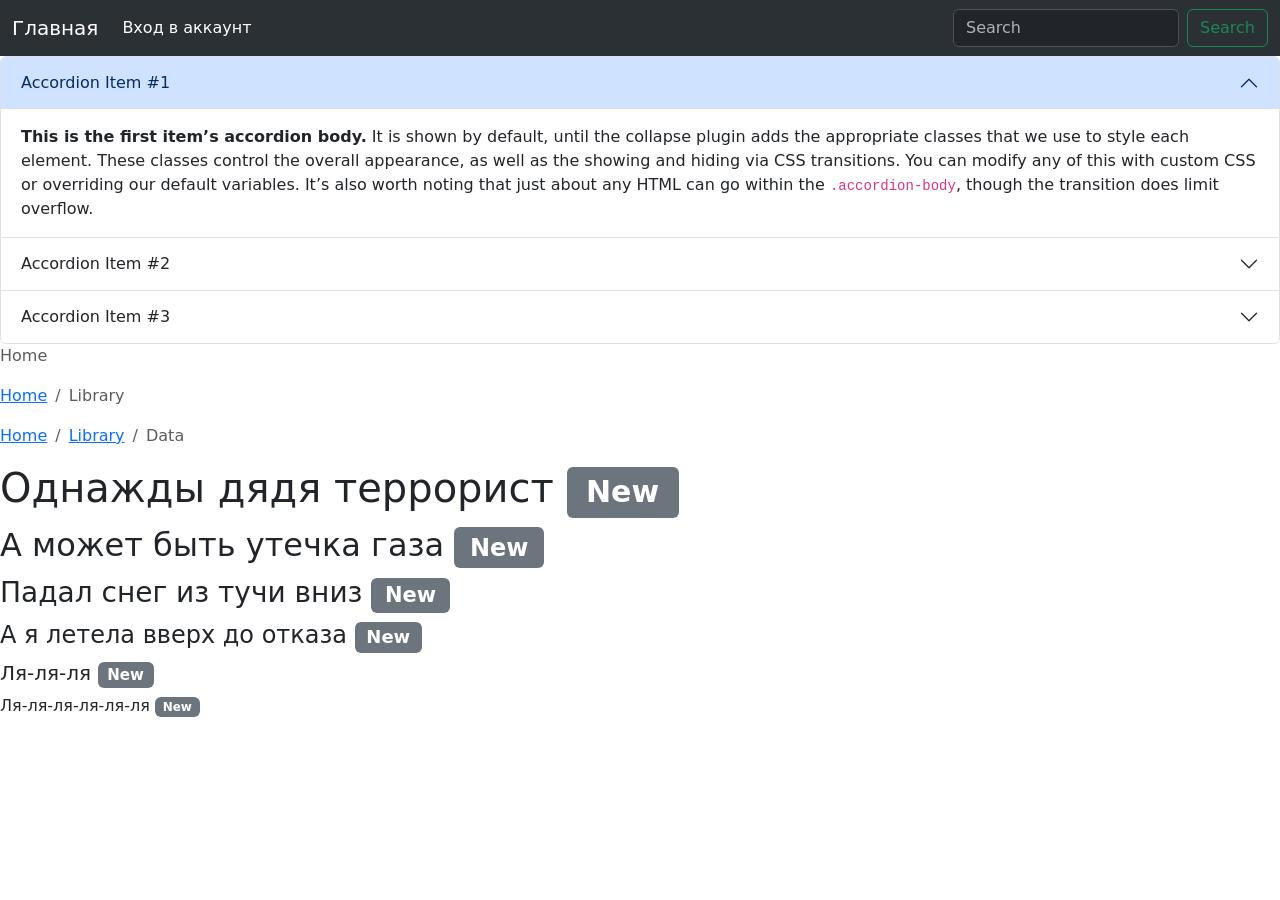
==== index.html @ a6e524a9 "добавлен мой первый сайт" ====
<!DOCTYPE html>
<html lang="en">
<head>
    <meta charset="UTF-8">
    <meta name="viewport" content="width=device-width, initial-scale=1.0">
    <title>Bootstrap.Компоненты и формы</title>
    <link href="https://cdn.jsdelivr.net/npm/bootstrap@5.3.8/dist/css/bootstrap.min.css" rel="stylesheet" integrity="sha384-sRIl4kxILFvY47J16cr9ZwB07vP4J8+LH7qKQnuqkuIAvNWLzeN8tE5YBujZqJLB" crossorigin="anonymous">
    <link rel="stylesheet" href="style.css">
</head>
<body>

<nav class="navbar navbar-expand-lg bg-body-tertiary" data-bs-theme="dark">
  <div class="container-fluid">
    <a class="navbar-brand" href="index.html">Главная</a>
    <button class="navbar-toggler" type="button" data-bs-toggle="collapse" data-bs-target="#navbarSupportedContent" aria-controls="navbarSupportedContent" aria-expanded="false" aria-label="Toggle navigation">
      <span class="navbar-toggler-icon"></span>
    </button>
    <div class="collapse navbar-collapse" id="navbarSupportedContent">
      <ul class="navbar-nav me-auto mb-2 mb-lg-0">
        <li class="nav-item">
          <a class="nav-link active" aria-current="page" href="form.html">Вход в аккаунт</a>
        </li>
       
        </li>
      </ul>
      <form class="d-flex" role="search">
        <input class="form-control me-2" type="search" placeholder="Search" aria-label="Search"/>
        <button class="btn btn-outline-success" type="submit">Search</button>
      </form>
    </div>
  </div>
</nav>


<div class="accordion" id="accordionExample">
  <div class="accordion-item">
    <h2 class="accordion-header">
      <button class="accordion-button" type="button" data-bs-toggle="collapse" data-bs-target="#collapseOne" aria-expanded="true" aria-controls="collapseOne">
        Accordion Item #1
      </button>
    </h2>
    <div id="collapseOne" class="accordion-collapse collapse show" data-bs-parent="#accordionExample">
      <div class="accordion-body">
        <strong>This is the first item’s accordion body.</strong> It is shown by default, until the collapse plugin adds the appropriate classes that we use to style each element. These classes control the overall appearance, as well as the showing and hiding via CSS transitions. You can modify any of this with custom CSS or overriding our default variables. It’s also worth noting that just about any HTML can go within the <code>.accordion-body</code>, though the transition does limit overflow.
      </div>
    </div>
  </div>
  <div class="accordion-item">
    <h2 class="accordion-header">
      <button class="accordion-button collapsed" type="button" data-bs-toggle="collapse" data-bs-target="#collapseTwo" aria-expanded="false" aria-controls="collapseTwo">
        Accordion Item #2
      </button>
    </h2>
    <div id="collapseTwo" class="accordion-collapse collapse" data-bs-parent="#accordionExample">
      <div class="accordion-body">
        <strong>This is the second item’s accordion body.</strong> It is hidden by default, until the collapse plugin adds the appropriate classes that we use to style each element. These classes control the overall appearance, as well as the showing and hiding via CSS transitions. You can modify any of this with custom CSS or overriding our default variables. It’s also worth noting that just about any HTML can go within the <code>.accordion-body</code>, though the transition does limit overflow.
      </div>
    </div>
  </div>
  <div class="accordion-item">
    <h2 class="accordion-header">
      <button class="accordion-button collapsed" type="button" data-bs-toggle="collapse" data-bs-target="#collapseThree" aria-expanded="false" aria-controls="collapseThree">
        Accordion Item #3
      </button>
    </h2>
    <div id="collapseThree" class="accordion-collapse collapse" data-bs-parent="#accordionExample">
      <div class="accordion-body">
        <strong>This is the third item’s accordion body.</strong> It is hidden by default, until the collapse plugin adds the appropriate classes that we use to style each element. These classes control the overall appearance, as well as the showing and hiding via CSS transitions. You can modify any of this with custom CSS or overriding our default variables. It’s also worth noting that just about any HTML can go within the <code>.accordion-body</code>, though the transition does limit overflow.
      </div>
    </div>
  </div>
</div>

<nav aria-label="breadcrumb">
  <ol class="breadcrumb">
    <li class="breadcrumb-item active" aria-current="page">Home</li>
  </ol>
</nav>

<nav aria-label="breadcrumb">
  <ol class="breadcrumb">
    <li class="breadcrumb-item"><a href="#">Home</a></li>
    <li class="breadcrumb-item active" aria-current="page">Library</li>
  </ol>
</nav>

<nav aria-label="breadcrumb">
  <ol class="breadcrumb">
    <li class="breadcrumb-item"><a href="#">Home</a></li>
    <li class="breadcrumb-item"><a href="#">Library</a></li>
    <li class="breadcrumb-item active" aria-current="page">Data</li>
  </ol>
</nav>
<h1>Однажды дядя террорист <span class="badge text-bg-secondary">New</span></h1>
<h2>А может быть утечка газа <span class="badge text-bg-secondary">New</span></h2>
<h3>Падал снег из тучи вниз <span class="badge text-bg-secondary">New</span></h3>
<h4>А я летела вверх до отказа <span class="badge text-bg-secondary">New</span></h4>
<h5>Ля-ля-ля <span class="badge text-bg-secondary">New</span></h5>
<h6>Ля-ля-ля-ля-ля-ля <span class="badge text-bg-secondary">New</span></h6>




    <script src="https://cdn.jsdelivr.net/npm/bootstrap@5.3.8/dist/js/bootstrap.bundle.min.js" integrity="sha384-FKyoEForCGlyvwx9Hj09JcYn3nv7wiPVlz7YYwJrWVcXK/BmnVDxM+D2scQbITxI" crossorigin="anonymous"></script>
</body>
</html>
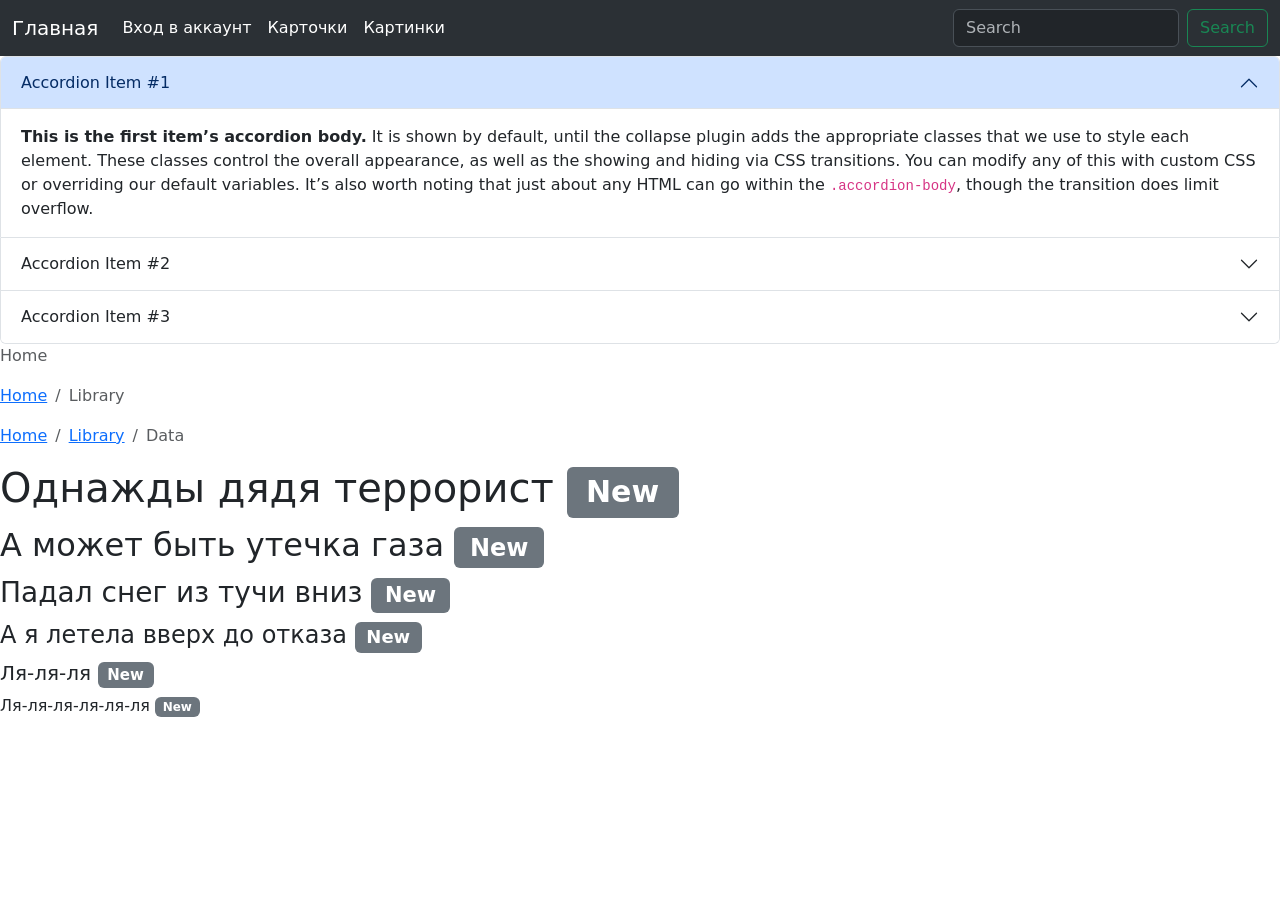
==== commit f7e8d14a: "Add files via upload" ====
--- a/index.html
+++ b/index.html
@@ -21,6 +21,11 @@
           <a class="nav-link active" aria-current="page" href="form.html">Вход в аккаунт</a>
         </li>
        
+       <li class="nav-item">
+          <a class="nav-link active" aria-current="page" href="cards.html">Карточки</a>
+        </li>
+        <li class="nav-item">
+          <a class="nav-link active" aria-current="page" href="images.html">Картинки</a>
         </li>
       </ul>
       <form class="d-flex" role="search">
--- a/style.css
+++ b/style.css
@@ -0,0 +1,4 @@
+.otstupy{
+width: 500px;
+margin-left: 25%;
+}
